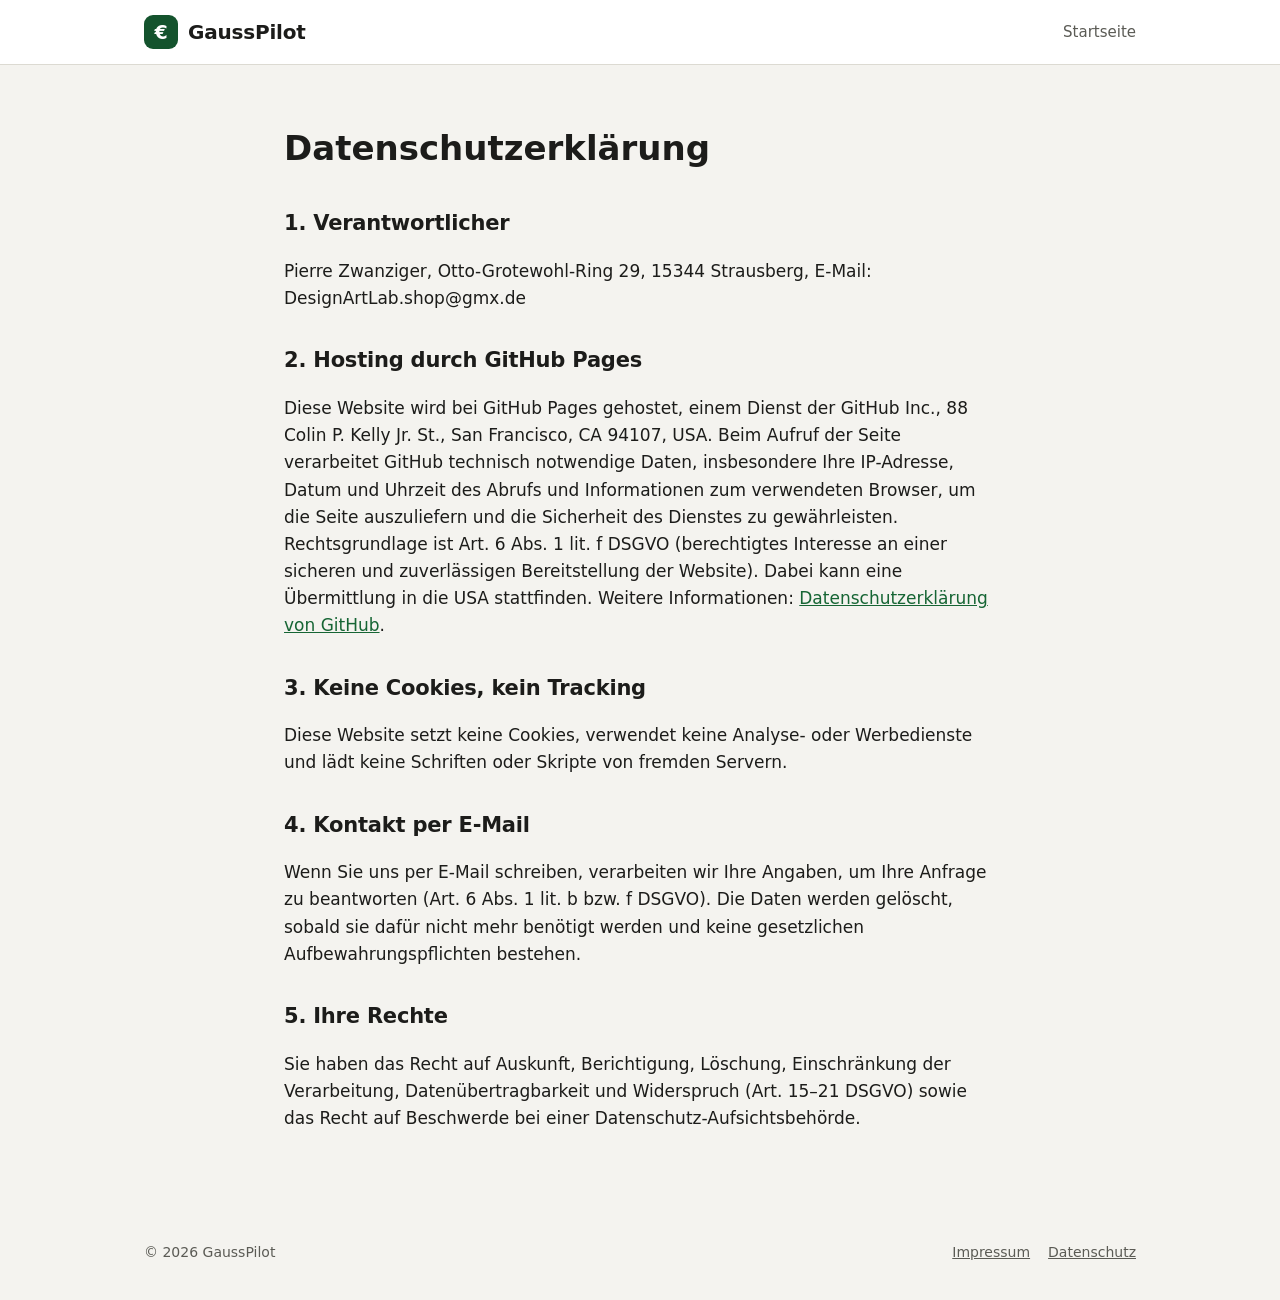
==== datenschutz.html @ e0f0d741 "Add files via upload" ====
<!doctype html>
<html lang="de">
<head><meta charset="utf-8"><meta name="viewport" content="width=device-width,initial-scale=1">
<title>Datenschutz · GaussPilot</title><link rel="stylesheet" href="style.css"><meta name="robots" content="noindex"></head>
<body>
<header class="top"><div class="wrap"><a class="marke" href="./"><span class="zeichen">€</span>GaussPilot</a><nav><a href="./">Startseite</a></nav></div></header>
<main class="wrap text">
<h1>Datenschutzerklärung</h1>
<h2>1. Verantwortlicher</h2>
<p>Pierre Zwanziger, Otto-Grotewohl-Ring 29, 15344 Strausberg, E-Mail: DesignArtLab.shop@gmx.de</p>
<h2>2. Hosting durch GitHub Pages</h2>
<p>Diese Website wird bei GitHub Pages gehostet, einem Dienst der GitHub Inc., 88 Colin P. Kelly Jr. St., San Francisco, CA 94107, USA. Beim Aufruf der Seite verarbeitet GitHub technisch notwendige Daten, insbesondere Ihre IP-Adresse, Datum und Uhrzeit des Abrufs und Informationen zum verwendeten Browser, um die Seite auszuliefern und die Sicherheit des Dienstes zu gewährleisten. Rechtsgrundlage ist Art. 6 Abs. 1 lit. f DSGVO (berechtigtes Interesse an einer sicheren und zuverlässigen Bereitstellung der Website). Dabei kann eine Übermittlung in die USA stattfinden. Weitere Informationen: <a href="https://docs.github.com/de/site-policy/privacy-policies/github-general-privacy-statement">Datenschutzerklärung von GitHub</a>.</p>
<h2>3. Keine Cookies, kein Tracking</h2>
<p>Diese Website setzt keine Cookies, verwendet keine Analyse- oder Werbedienste und lädt keine Schriften oder Skripte von fremden Servern.</p>
<h2>4. Kontakt per E-Mail</h2>
<p>Wenn Sie uns per E-Mail schreiben, verarbeiten wir Ihre Angaben, um Ihre Anfrage zu beantworten (Art. 6 Abs. 1 lit. b bzw. f DSGVO). Die Daten werden gelöscht, sobald sie dafür nicht mehr benötigt werden und keine gesetzlichen Aufbewahrungspflichten bestehen.</p>
<h2>5. Ihre Rechte</h2>
<p>Sie haben das Recht auf Auskunft, Berichtigung, Löschung, Einschränkung der Verarbeitung, Datenübertragbarkeit und Widerspruch (Art. 15–21 DSGVO) sowie das Recht auf Beschwerde bei einer Datenschutz-Aufsichtsbehörde.</p>
</main>
<footer><div class="wrap"><span>© 2026 GaussPilot</span><span><a href="impressum.html">Impressum</a><a href="datenschutz.html">Datenschutz</a></span></div></footer>
</body></html>
---- style.css ----
:root{--gruen:#14532d;--gruen2:#166534;--hell:#f4f3ef;--text:#1c1c1a;--grau:#5b5b55;--linie:#dcdad2;--akzent:#ca8a04}
*{box-sizing:border-box}
html{scroll-behavior:smooth}
body{margin:0;font-family:system-ui,-apple-system,"Segoe UI",Roboto,Arial,sans-serif;color:var(--text);background:var(--hell);line-height:1.6;font-size:17px}
a{color:var(--gruen2)}
.wrap{max-width:1040px;margin:0 auto;padding:0 24px}
header.top{background:#fff;border-bottom:1px solid var(--linie);position:sticky;top:0;z-index:10}
header.top .wrap{display:flex;align-items:center;justify-content:space-between;height:64px}
.marke{display:flex;align-items:center;gap:10px;font-weight:700;font-size:20px;color:var(--text);text-decoration:none;letter-spacing:-.01em}
.marke .zeichen{width:34px;height:34px;border-radius:9px;background:var(--gruen);color:#fff;display:grid;place-items:center;font-size:19px}
nav a{margin-left:22px;text-decoration:none;color:var(--grau);font-size:15px}
nav a:hover{color:var(--gruen)}
.hero{background:linear-gradient(160deg,var(--gruen) 0%,#0f3d22 100%);color:#fff;padding:84px 0 92px}
.hero h1{font-size:clamp(32px,5vw,52px);line-height:1.12;margin:0 0 18px;letter-spacing:-.02em;max-width:760px}
.hero p{font-size:20px;max-width:640px;color:#d9eadf;margin:0 0 30px}
.knopf{display:inline-block;background:#fff;color:var(--gruen);font-weight:600;padding:13px 24px;border-radius:10px;text-decoration:none}
.knopf.zwei{background:transparent;color:#fff;border:1px solid #ffffff66;margin-left:10px}
.status{display:inline-block;background:#ffffff1f;border:1px solid #ffffff40;border-radius:999px;padding:4px 14px;font-size:14px;margin-bottom:22px}
section{padding:72px 0}
h2{font-size:30px;margin:0 0 10px;letter-spacing:-.01em}
.lead{color:var(--grau);max-width:680px;margin:0 0 36px}
.raster{display:grid;grid-template-columns:repeat(auto-fit,minmax(280px,1fr));gap:18px}
.karte{background:#fff;border:1px solid var(--linie);border-radius:14px;padding:24px}
.karte h3{margin:0 0 8px;font-size:18px}
.karte p{margin:0;color:var(--grau);font-size:16px}
.karte .ic{font-size:24px;margin-bottom:10px}
.weiss{background:#fff;border-top:1px solid var(--linie);border-bottom:1px solid var(--linie)}
.liste{columns:2;column-gap:40px;padding-left:20px;margin:0}
.liste li{margin-bottom:8px;break-inside:avoid}
.hinweis{background:#fffbeb;border:1px solid #fde68a;border-radius:12px;padding:18px 22px;color:#713f12;font-size:15px}
footer{padding:36px 0;color:var(--grau);font-size:14px}
footer .wrap{display:flex;justify-content:space-between;flex-wrap:wrap;gap:12px}
footer a{color:var(--grau);margin-left:18px}
.text{max-width:760px;padding:56px 24px}
.text h1{font-size:34px;margin-top:0}
.text h2{font-size:21px;margin-top:32px}
@media (max-width:700px){nav a.opt{display:none}.liste{columns:1}.knopf.zwei{margin:12px 0 0}}
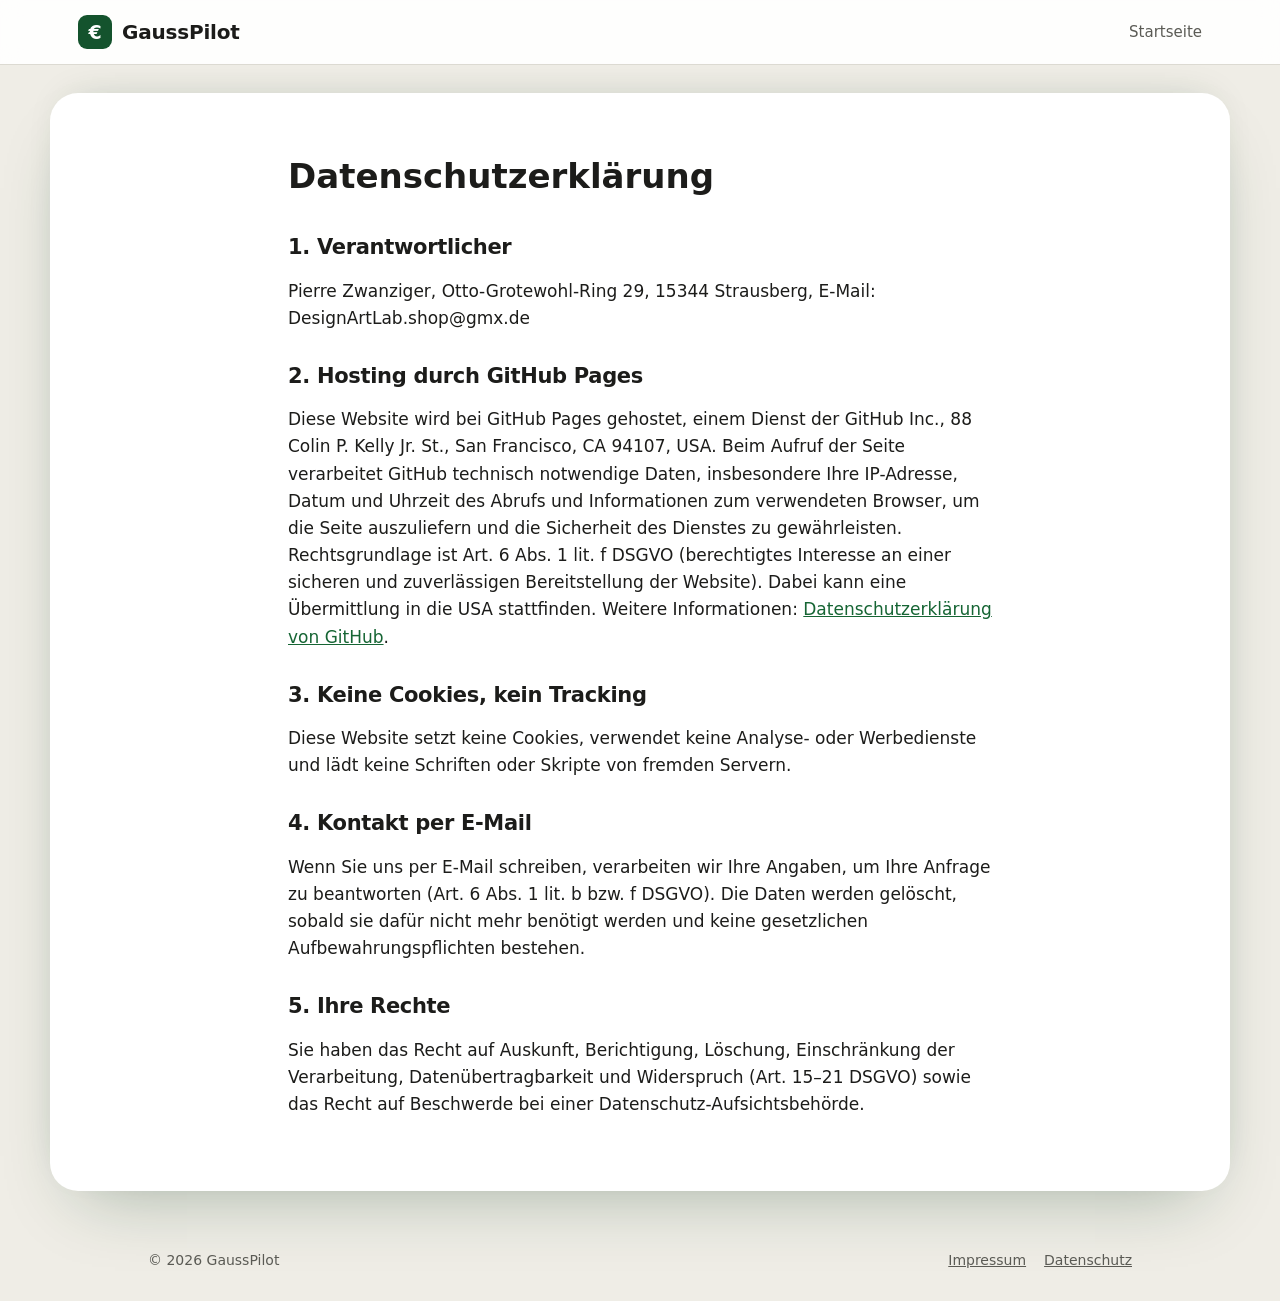
==== commit 4d1cf5be: "Add files via upload" ====
--- a/datenschutz.html
+++ b/datenschutz.html
@@ -2,9 +2,9 @@
 <html lang="de">
 <head><meta charset="utf-8"><meta name="viewport" content="width=device-width,initial-scale=1">
 <title>Datenschutz · GaussPilot</title><link rel="stylesheet" href="style.css"><meta name="robots" content="noindex"></head>
-<body>
+<body class="seite">
 <header class="top"><div class="wrap"><a class="marke" href="./"><span class="zeichen">€</span>GaussPilot</a><nav><a href="./">Startseite</a></nav></div></header>
-<main class="wrap text">
+<main><div class="karte-gross" style="padding:0"><div class="wrap text">
 <h1>Datenschutzerklärung</h1>
 <h2>1. Verantwortlicher</h2>
 <p>Pierre Zwanziger, Otto-Grotewohl-Ring 29, 15344 Strausberg, E-Mail: DesignArtLab.shop@gmx.de</p>
@@ -16,6 +16,6 @@
 <p>Wenn Sie uns per E-Mail schreiben, verarbeiten wir Ihre Angaben, um Ihre Anfrage zu beantworten (Art. 6 Abs. 1 lit. b bzw. f DSGVO). Die Daten werden gelöscht, sobald sie dafür nicht mehr benötigt werden und keine gesetzlichen Aufbewahrungspflichten bestehen.</p>
 <h2>5. Ihre Rechte</h2>
 <p>Sie haben das Recht auf Auskunft, Berichtigung, Löschung, Einschränkung der Verarbeitung, Datenübertragbarkeit und Widerspruch (Art. 15–21 DSGVO) sowie das Recht auf Beschwerde bei einer Datenschutz-Aufsichtsbehörde.</p>
-</main>
+</div></div></main>
 <footer><div class="wrap"><span>© 2026 GaussPilot</span><span><a href="impressum.html">Impressum</a><a href="datenschutz.html">Datenschutz</a></span></div></footer>
 </body></html>
--- a/style.css
+++ b/style.css
@@ -1,37 +1,100 @@
-:root{--gruen:#14532d;--gruen2:#166534;--hell:#f4f3ef;--text:#1c1c1a;--grau:#5b5b55;--linie:#dcdad2;--akzent:#ca8a04}
+:root{--gruen:#14532d;--gruen2:#166534;--dunkel:#0f3d22;--hell:#efede6;--text:#1c1c1a;--grau:#5b5b55;--linie:#dcdad2;--radius:28px}
 *{box-sizing:border-box}
 html{scroll-behavior:smooth}
 body{margin:0;font-family:system-ui,-apple-system,"Segoe UI",Roboto,Arial,sans-serif;color:var(--text);background:var(--hell);line-height:1.6;font-size:17px}
 a{color:var(--gruen2)}
-.wrap{max-width:1040px;margin:0 auto;padding:0 24px}
-header.top{background:#fff;border-bottom:1px solid var(--linie);position:sticky;top:0;z-index:10}
-header.top .wrap{display:flex;align-items:center;justify-content:space-between;height:64px}
+img{max-width:100%;height:auto;display:block}
+.wrap{max-width:1040px;margin:0 auto;padding:0 28px}
+
+/* ---------- Kopfzeile ---------- */
+header.top{background:#ffffffe6;backdrop-filter:blur(10px);-webkit-backdrop-filter:blur(10px);border-bottom:1px solid var(--linie);position:sticky;top:0;z-index:20}
+header.top .wrap{display:flex;align-items:center;justify-content:space-between;height:64px;max-width:1180px}
 .marke{display:flex;align-items:center;gap:10px;font-weight:700;font-size:20px;color:var(--text);text-decoration:none;letter-spacing:-.01em}
 .marke .zeichen{width:34px;height:34px;border-radius:9px;background:var(--gruen);color:#fff;display:grid;place-items:center;font-size:19px}
 nav a{margin-left:22px;text-decoration:none;color:var(--grau);font-size:15px}
 nav a:hover{color:var(--gruen)}
-.hero{background:linear-gradient(160deg,var(--gruen) 0%,#0f3d22 100%);color:#fff;padding:84px 0 92px}
-.hero h1{font-size:clamp(32px,5vw,52px);line-height:1.12;margin:0 0 18px;letter-spacing:-.02em;max-width:760px}
-.hero p{font-size:20px;max-width:640px;color:#d9eadf;margin:0 0 30px}
-.knopf{display:inline-block;background:#fff;color:var(--gruen);font-weight:600;padding:13px 24px;border-radius:10px;text-decoration:none}
+
+/* ---------- Feste Bühne im Hintergrund ---------- */
+.buehne{position:fixed;inset:0;z-index:0;pointer-events:none;background:radial-gradient(ellipse at 50% 40%,#f6f5f0 0%,var(--hell) 70%);transition:background .6s}
+.buehne .muster{position:absolute;inset:0;color:var(--gruen);opacity:.075}
+.buehne.bild-an{background:radial-gradient(ellipse at 50% 45%,#e3ebe4 0%,#d9dfd6 75%)}
+.blick{position:absolute;inset:64px 0 0 0;display:grid;place-items:center}
+.blick img{grid-area:1/1;width:auto;max-width:min(1100px,90vw);max-height:calc(100vh - 170px);border-radius:14px;
+  box-shadow:0 40px 80px -30px #0f3d2280,0 0 0 1px #00000014;opacity:0;transform:scale(.94) translateY(16px);
+  transition:opacity .55s ease,transform .7s cubic-bezier(.2,.7,.2,1)}
+.blick img.hoch{max-width:min(560px,86vw)}
+.blick img.an{opacity:1;transform:none}
+
+/* ---------- Karten, die über die Bühne gleiten ---------- */
+main{position:relative;z-index:1;padding:28px 16px 0}
+.karte-gross{position:relative;max-width:1180px;margin:0 auto;background:#fff;border-radius:var(--radius);padding:76px 0;
+  box-shadow:0 -10px 40px -20px #0f3d2233,0 30px 70px -30px #0f3d2255}
+.js .karte-gross{opacity:0;transform:translateY(70px);transition:opacity .7s ease,transform .9s cubic-bezier(.2,.7,.2,1)}
+.js .karte-gross.da{opacity:1;transform:none}
+.held{background:linear-gradient(150deg,var(--gruen) 0%,var(--dunkel) 100%);color:#fff;padding:96px 0 70px}
+.held h1{font-size:clamp(34px,5.4vw,58px);line-height:1.08;margin:0 0 20px;letter-spacing:-.025em;max-width:820px}
+.held .gross{font-size:20px;max-width:680px;color:#d9eadf;margin:0 0 32px}
+.scroll-hinweis{margin:52px 0 0;font-size:14px;color:#a7c7b2;letter-spacing:.04em}
+.status{display:inline-block;background:#ffffff1f;border:1px solid #ffffff40;border-radius:999px;padding:4px 14px;font-size:14px;margin-bottom:22px}
+.knopf{display:inline-block;background:#fff;color:var(--gruen);font-weight:600;padding:13px 24px;border-radius:10px;text-decoration:none;transition:transform .15s}
+.knopf:hover{transform:translateY(-2px)}
 .knopf.zwei{background:transparent;color:#fff;border:1px solid #ffffff66;margin-left:10px}
-.status{display:inline-block;background:#ffffff1f;border:1px solid #ffffff40;border-radius:999px;padding:4px 14px;font-size:14px;margin-bottom:22px}
-section{padding:72px 0}
-h2{font-size:30px;margin:0 0 10px;letter-spacing:-.01em}
-.lead{color:var(--grau);max-width:680px;margin:0 0 36px}
-.raster{display:grid;grid-template-columns:repeat(auto-fit,minmax(280px,1fr));gap:18px}
-.karte{background:#fff;border:1px solid var(--linie);border-radius:14px;padding:24px}
-.karte h3{margin:0 0 8px;font-size:18px}
-.karte p{margin:0;color:var(--grau);font-size:16px}
-.karte .ic{font-size:24px;margin-bottom:10px}
-.weiss{background:#fff;border-top:1px solid var(--linie);border-bottom:1px solid var(--linie)}
-.liste{columns:2;column-gap:40px;padding-left:20px;margin:0}
+.dunkel{background:#17221b;color:#e8efe9;padding-bottom:0;border-radius:var(--radius) var(--radius) 0 0;margin-top:0}
+.dunkel .lead{color:#b9c8bd}
+.dunkel footer{margin-top:64px;border-top:1px solid #ffffff1a}
+.dunkel footer,.dunkel footer a{color:#93a597}
+
+/* ---------- Das „Loch“: hier sieht man die Bühne ---------- */
+.fenster{height:88vh;min-height:420px;position:relative;display:flex;align-items:flex-end;justify-content:center;padding-bottom:22px}
+.schild{background:#ffffffeb;border:1px solid var(--linie);border-radius:999px;padding:7px 16px;font-size:14px;color:var(--grau);box-shadow:0 6px 20px -10px #0003;text-align:center;max-width:92vw}
+
+/* ---------- Inhalte ---------- */
+h2{font-size:clamp(26px,3.2vw,34px);line-height:1.2;margin:0 0 12px;letter-spacing:-.015em}
+.lead{color:var(--grau);max-width:680px;margin:0 0 36px;font-size:18px}
+.raster{display:grid;grid-template-columns:repeat(auto-fit,minmax(270px,1fr));gap:18px}
+.kachel{background:#f8f7f3;border:1px solid var(--linie);border-radius:16px;padding:24px}
+.kachel h3{margin:0 0 8px;font-size:18px}
+.kachel p{margin:0;color:var(--grau);font-size:16px}
+.kachel .ic{font-size:24px;margin-bottom:10px}
+.zwei-spalten{display:grid;grid-template-columns:5fr 6fr;gap:48px;align-items:start}
+.schritte{list-style:none;counter-reset:s;margin:0;padding:0;display:grid;gap:14px}
+.schritte li{counter-increment:s;position:relative;padding:18px 20px 18px 66px;background:#f8f7f3;border:1px solid var(--linie);border-radius:16px}
+.schritte li::before{content:counter(s);position:absolute;left:18px;top:18px;width:32px;height:32px;border-radius:50%;background:var(--gruen);color:#fff;display:grid;place-items:center;font-weight:700;font-size:15px}
+.schritte b{display:block;margin-bottom:2px}
+.schritte span{color:var(--grau);font-size:16px}
+.klapp{display:grid;gap:10px}
+.klapp details{border:1px solid var(--linie);border-radius:14px;background:#f8f7f3;transition:background .2s}
+.klapp details[open]{background:#fff;box-shadow:0 10px 30px -18px #0f3d2244}
+.klapp summary{cursor:pointer;list-style:none;padding:17px 54px 17px 20px;font-weight:600;position:relative}
+.klapp summary::-webkit-details-marker{display:none}
+.klapp summary::after{content:"+";position:absolute;right:20px;top:50%;transform:translateY(-50%);width:26px;height:26px;border-radius:50%;background:#e4ebe5;color:var(--gruen);display:grid;place-items:center;font-weight:700;transition:transform .25s}
+.klapp details[open] summary::after{content:"–";transform:translateY(-50%) rotate(180deg)}
+.klapp details p{margin:0;padding:0 20px 20px;color:var(--grau)}
+.liste{columns:2;column-gap:40px;padding-left:20px;margin:0 0 30px}
 .liste li{margin-bottom:8px;break-inside:avoid}
-.hinweis{background:#fffbeb;border:1px solid #fde68a;border-radius:12px;padding:18px 22px;color:#713f12;font-size:15px}
-footer{padding:36px 0;color:var(--grau);font-size:14px}
+.hinweis{background:#fffbeb;border:1px solid #fde68a;border-radius:12px;padding:18px 22px;color:#713f12;font-size:15px;margin:0}
+
+footer{padding:30px 0;color:var(--grau);font-size:14px}
 footer .wrap{display:flex;justify-content:space-between;flex-wrap:wrap;gap:12px}
 footer a{color:var(--grau);margin-left:18px}
-.text{max-width:760px;padding:56px 24px}
+
+/* ---------- Unterseiten (Impressum, Datenschutz) ---------- */
+.seite main{padding-top:28px;padding-bottom:28px}
+.text{max-width:760px;padding:56px 28px}
 .text h1{font-size:34px;margin-top:0}
 .text h2{font-size:21px;margin-top:32px}
-@media (max-width:700px){nav a.opt{display:none}.liste{columns:1}.knopf.zwei{margin:12px 0 0}}
+
+@media (max-width:860px){.zwei-spalten{grid-template-columns:1fr;gap:20px}}
+@media (max-width:700px){
+  nav a.opt{display:none}.liste{columns:1}.knopf.zwei{margin:12px 0 0}
+  main{padding:16px 8px 0}.karte-gross{padding:56px 0;--radius:22px}.wrap{padding:0 20px}
+  .fenster{height:72vh}
+  .blick img{width:92vw;max-width:none;height:min(58vh,520px);max-height:none;object-fit:cover;object-position:left top}
+  .blick img.hoch{width:auto;max-width:86vw;height:auto;max-height:60vh;object-fit:contain}
+}
+@media (prefers-reduced-motion:reduce){
+  html{scroll-behavior:auto}
+  .js .karte-gross,.blick img{transition:none;transform:none}
+  .js .karte-gross{opacity:1}
+}
+.luecke{height:28px}
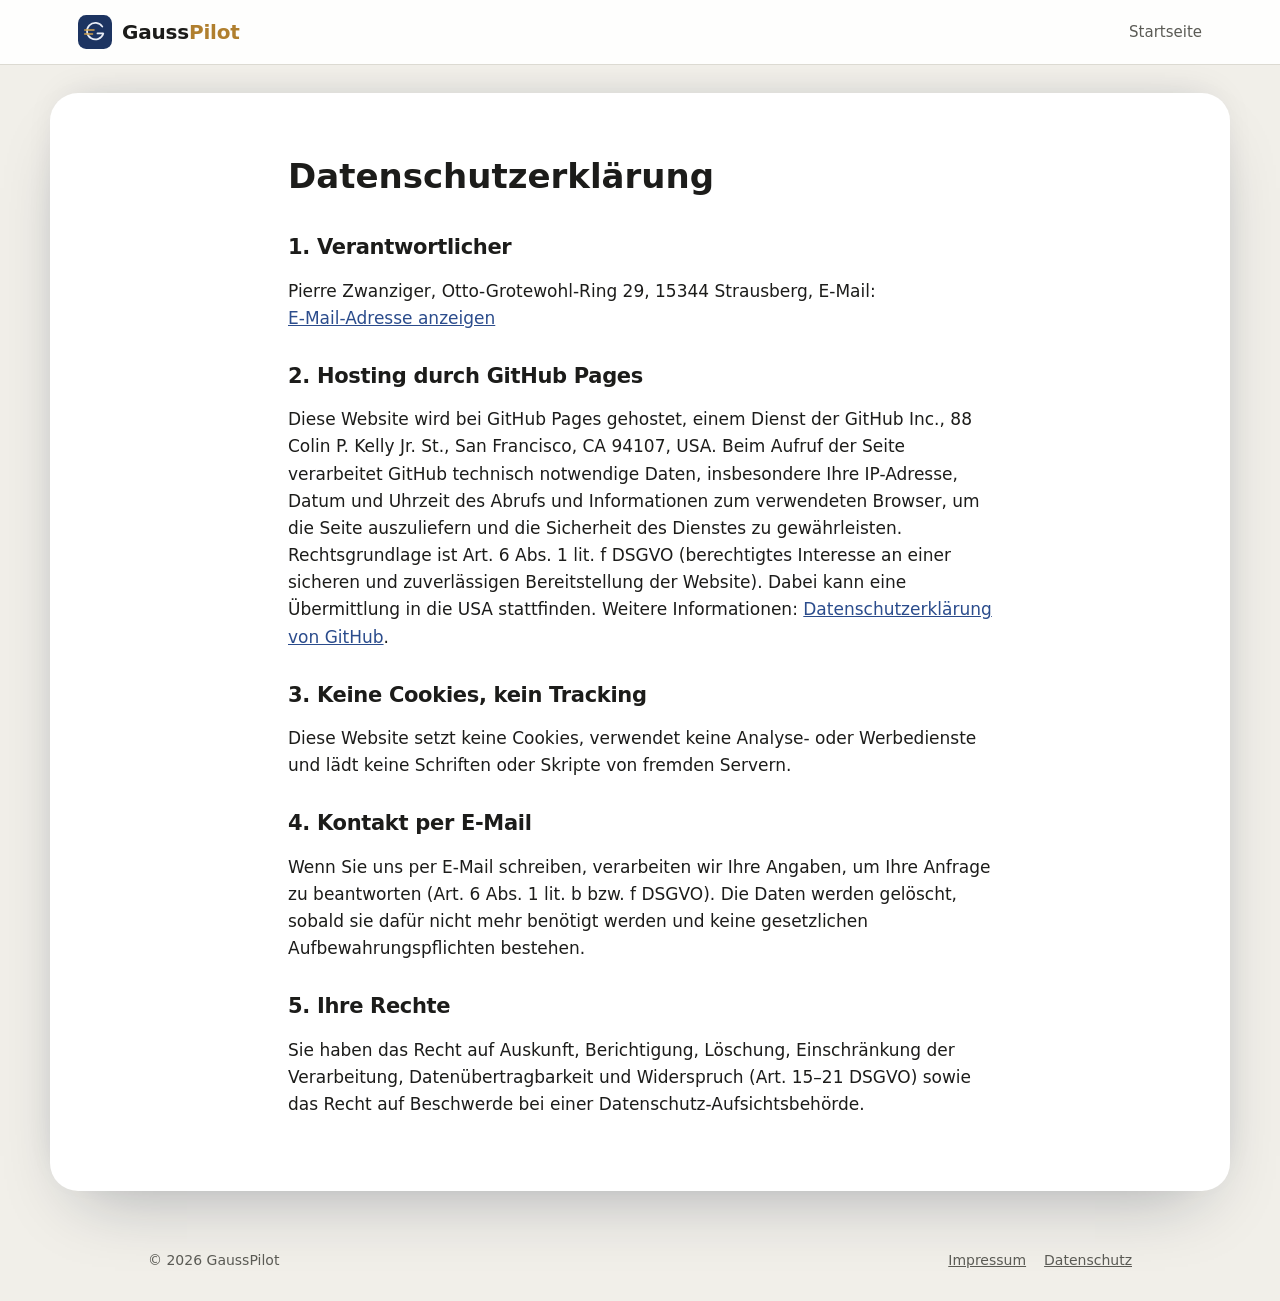
==== commit 435ec976: "Add files via upload" ====
--- a/datenschutz.html
+++ b/datenschutz.html
@@ -1,13 +1,14 @@
 <!doctype html>
 <html lang="de">
 <head><meta charset="utf-8"><meta name="viewport" content="width=device-width,initial-scale=1">
-<title>Datenschutz · GaussPilot</title><link rel="stylesheet" href="style.css"><meta name="robots" content="noindex"></head>
+<title>Datenschutz · GaussPilot</title><link rel="stylesheet" href="style.css">
+<link rel="icon" href="data:image/svg+xml,%3Csvg xmlns='http://www.w3.org/2000/svg' viewBox='0 0 100 100'%3E%3Crect width='100' height='100' rx='24' fill='%231d3461'/%3E%3Cg transform='translate%2814.0 14.0%29 scale%280.72%29'%3E%3Cpath d='M80 28 A34 34 0 1 0 84 56 L60 56' fill='none' stroke='%23e9edf6' stroke-width='7' stroke-linecap='round' stroke-linejoin='round'/%3E%3Cpath d='M8 42 H46 M8 58 H40' stroke='%23d4a24c' stroke-width='6' stroke-linecap='round'/%3E%3C/g%3E%3C/svg%3E"><meta name="robots" content="noindex"></head>
 <body class="seite">
-<header class="top"><div class="wrap"><a class="marke" href="./"><span class="zeichen">€</span>GaussPilot</a><nav><a href="./">Startseite</a></nav></div></header>
+<header class="top"><div class="wrap"><a class="marke" href="./"><span class="zeichen"><svg viewBox="0 0 100 100" width="34" height="34" aria-hidden="true"><rect width="100" height="100" rx="24" fill="#1d3461"/><g transform="translate(14.0 14.0) scale(0.72)"><path d="M80 28 A34 34 0 1 0 84 56 L60 56" fill="none" stroke="#e9edf6" stroke-width="7" stroke-linecap="round" stroke-linejoin="round"/><path d="M8 42 H46 M8 58 H40" stroke="#d4a24c" stroke-width="6" stroke-linecap="round"/></g></svg></span><span>Gauss<span class="pilot">Pilot</span></span></a><nav><a href="./">Startseite</a></nav></div></header>
 <main><div class="karte-gross" style="padding:0"><div class="wrap text">
 <h1>Datenschutzerklärung</h1>
 <h2>1. Verantwortlicher</h2>
-<p>Pierre Zwanziger, Otto-Grotewohl-Ring 29, 15344 Strausberg, E-Mail: DesignArtLab.shop@gmx.de</p>
+<p>Pierre Zwanziger, Otto-Grotewohl-Ring 29, 15344 Strausberg, E-Mail: <button type="button" class="mail-inline mail-zeigen" data-m="ed.xmg@pohs.baLtrAngiseD">E-Mail-Adresse anzeigen</button><noscript>DesignArtLab.shop [at] gmx [Punkt] de</noscript></p>
 <h2>2. Hosting durch GitHub Pages</h2>
 <p>Diese Website wird bei GitHub Pages gehostet, einem Dienst der GitHub Inc., 88 Colin P. Kelly Jr. St., San Francisco, CA 94107, USA. Beim Aufruf der Seite verarbeitet GitHub technisch notwendige Daten, insbesondere Ihre IP-Adresse, Datum und Uhrzeit des Abrufs und Informationen zum verwendeten Browser, um die Seite auszuliefern und die Sicherheit des Dienstes zu gewährleisten. Rechtsgrundlage ist Art. 6 Abs. 1 lit. f DSGVO (berechtigtes Interesse an einer sicheren und zuverlässigen Bereitstellung der Website). Dabei kann eine Übermittlung in die USA stattfinden. Weitere Informationen: <a href="https://docs.github.com/de/site-policy/privacy-policies/github-general-privacy-statement">Datenschutzerklärung von GitHub</a>.</p>
 <h2>3. Keine Cookies, kein Tracking</h2>
@@ -18,4 +19,14 @@
 <p>Sie haben das Recht auf Auskunft, Berichtigung, Löschung, Einschränkung der Verarbeitung, Datenübertragbarkeit und Widerspruch (Art. 15–21 DSGVO) sowie das Recht auf Beschwerde bei einer Datenschutz-Aufsichtsbehörde.</p>
 </div></div></main>
 <footer><div class="wrap"><span>© 2026 GaussPilot</span><span><a href="impressum.html">Impressum</a><a href="datenschutz.html">Datenschutz</a></span></div></footer>
+<script>
+/* E-Mail-Adresse steht nicht im Klartext im Quelltext: erst ein Klick setzt sie zusammen (Schutz vor Adress-Sammlern) */
+document.querySelectorAll('.mail-zeigen').forEach(function(b){
+  b.addEventListener('click', function(){
+    var m = b.dataset.m.split('').reverse().join('');
+    var a = document.createElement('a'); a.href = 'mai' + 'lto:' + m + (b.classList.contains('knopf') ? '?subject=GaussPilot%20Testversion' : '');
+    a.textContent = m; a.className = b.className.replace('mail-zeigen','').trim(); b.replaceWith(a);
+  });
+});
+</script>
 </body></html>
--- a/style.css
+++ b/style.css
@@ -1,4 +1,4 @@
-:root{--gruen:#14532d;--gruen2:#166534;--dunkel:#0f3d22;--hell:#efede6;--text:#1c1c1a;--grau:#5b5b55;--linie:#dcdad2;--radius:28px}
+:root{--gruen:#1d3461;--gruen2:#2b4c8c;--dunkel:#0f1a33;--gold:#d4a24c;--gold2:#e6bb6a;--hell:#f1efe9;--text:#1c1c1a;--grau:#5b5b55;--linie:#dcdad2;--radius:28px}
 *{box-sizing:border-box}
 html{scroll-behavior:smooth}
 body{margin:0;font-family:system-ui,-apple-system,"Segoe UI",Roboto,Arial,sans-serif;color:var(--text);background:var(--hell);line-height:1.6;font-size:17px}
@@ -10,39 +10,44 @@
 header.top{background:#ffffffe6;backdrop-filter:blur(10px);-webkit-backdrop-filter:blur(10px);border-bottom:1px solid var(--linie);position:sticky;top:0;z-index:20}
 header.top .wrap{display:flex;align-items:center;justify-content:space-between;height:64px;max-width:1180px}
 .marke{display:flex;align-items:center;gap:10px;font-weight:700;font-size:20px;color:var(--text);text-decoration:none;letter-spacing:-.01em}
-.marke .zeichen{width:34px;height:34px;border-radius:9px;background:var(--gruen);color:#fff;display:grid;place-items:center;font-size:19px}
+.marke .zeichen{width:34px;height:34px;display:block;line-height:0}
+.marke .pilot{color:#b07f2e;font-weight:600}
 nav a{margin-left:22px;text-decoration:none;color:var(--grau);font-size:15px}
 nav a:hover{color:var(--gruen)}
 
 /* ---------- Feste Bühne im Hintergrund ---------- */
 .buehne{position:fixed;inset:0;z-index:0;pointer-events:none;background:radial-gradient(ellipse at 50% 40%,#f6f5f0 0%,var(--hell) 70%);transition:background .6s}
 .buehne .muster{position:absolute;inset:0;color:var(--gruen);opacity:.075}
-.buehne.bild-an{background:radial-gradient(ellipse at 50% 45%,#e3ebe4 0%,#d9dfd6 75%)}
+.buehne.bild-an{background:radial-gradient(ellipse at 50% 45%,#e6eaf2 0%,#d8dde8 75%)}
 .blick{position:absolute;inset:64px 0 0 0;display:grid;place-items:center}
 .blick img{grid-area:1/1;width:auto;max-width:min(1100px,90vw);max-height:calc(100vh - 170px);border-radius:14px;
-  box-shadow:0 40px 80px -30px #0f3d2280,0 0 0 1px #00000014;opacity:0;transform:scale(.94) translateY(16px);
-  transition:opacity .55s ease,transform .7s cubic-bezier(.2,.7,.2,1)}
-.blick img.hoch{max-width:min(560px,86vw)}
+  box-shadow:0 40px 80px -30px #0f1a3380,0 0 0 1px #00000014;opacity:0;transform:scale(.92) translateY(28px);
+  transition:opacity .9s ease,transform 1.2s cubic-bezier(.2,.7,.2,1)}
 .blick img.an{opacity:1;transform:none}
+.blick img.weg{opacity:0;transform:scale(.985);transition:opacity 1s ease,transform 1s ease}
+/* Rechnung: fliegt von links herein und bleibt leicht schräg liegen */
+.blick img.hoch{max-width:min(560px,86vw);transform:translateX(-80vw) rotate(-18deg);transition:opacity .5s ease,transform 1.3s cubic-bezier(.16,.84,.26,1)}
+.blick img.hoch.an{transform:rotate(-3.5deg)}
+.blick img.hoch.weg{transform:rotate(-3.5deg) scale(.96);transition:opacity 1.1s ease,transform 1.1s ease}
 
 /* ---------- Karten, die über die Bühne gleiten ---------- */
 main{position:relative;z-index:1;padding:28px 16px 0}
 .karte-gross{position:relative;max-width:1180px;margin:0 auto;background:#fff;border-radius:var(--radius);padding:76px 0;
-  box-shadow:0 -10px 40px -20px #0f3d2233,0 30px 70px -30px #0f3d2255}
+  box-shadow:0 -10px 40px -20px #0f1a3333,0 30px 70px -30px #0f1a3355}
 .js .karte-gross{opacity:0;transform:translateY(70px);transition:opacity .7s ease,transform .9s cubic-bezier(.2,.7,.2,1)}
 .js .karte-gross.da{opacity:1;transform:none}
-.held{background:linear-gradient(150deg,var(--gruen) 0%,var(--dunkel) 100%);color:#fff;padding:96px 0 70px}
+.held{background:radial-gradient(ellipse 60% 70% at 88% 12%,#d4a24c2e 0%,transparent 60%),linear-gradient(150deg,var(--gruen) 0%,var(--dunkel) 100%);color:#fff;padding:96px 0 70px}
 .held h1{font-size:clamp(34px,5.4vw,58px);line-height:1.08;margin:0 0 20px;letter-spacing:-.025em;max-width:820px}
-.held .gross{font-size:20px;max-width:680px;color:#d9eadf;margin:0 0 32px}
-.scroll-hinweis{margin:52px 0 0;font-size:14px;color:#a7c7b2;letter-spacing:.04em}
-.status{display:inline-block;background:#ffffff1f;border:1px solid #ffffff40;border-radius:999px;padding:4px 14px;font-size:14px;margin-bottom:22px}
-.knopf{display:inline-block;background:#fff;color:var(--gruen);font-weight:600;padding:13px 24px;border-radius:10px;text-decoration:none;transition:transform .15s}
-.knopf:hover{transform:translateY(-2px)}
+.held .gross{font-size:20px;max-width:680px;color:#d3dbec;margin:0 0 32px}
+.scroll-hinweis{margin:52px 0 0;font-size:14px;color:#97a8cc;letter-spacing:.04em}
+.status{display:inline-block;color:#f1d9a6;background:#ffffff1f;border:1px solid #ffffff40;border-radius:999px;padding:4px 14px;font-size:14px;margin-bottom:22px}
+.knopf{display:inline-block;background:var(--gold);color:var(--dunkel);font-weight:600;padding:13px 24px;border-radius:10px;text-decoration:none;transition:transform .15s}
+.knopf:hover{transform:translateY(-2px);background:var(--gold2)}
 .knopf.zwei{background:transparent;color:#fff;border:1px solid #ffffff66;margin-left:10px}
-.dunkel{background:#17221b;color:#e8efe9;padding-bottom:0;border-radius:var(--radius) var(--radius) 0 0;margin-top:0}
-.dunkel .lead{color:#b9c8bd}
+.dunkel{background:radial-gradient(ellipse 50% 80% at 10% 0%,#d4a24c22 0%,transparent 60%),var(--dunkel);color:#e7ebf4;padding-bottom:0;border-radius:var(--radius) var(--radius) 0 0;margin-top:0}
+.dunkel .lead{color:#b4bfd6}
 .dunkel footer{margin-top:64px;border-top:1px solid #ffffff1a}
-.dunkel footer,.dunkel footer a{color:#93a597}
+.dunkel footer,.dunkel footer a{color:#8d9abb}
 
 /* ---------- Das „Loch“: hier sieht man die Bühne ---------- */
 .fenster{height:88vh;min-height:420px;position:relative;display:flex;align-items:flex-end;justify-content:center;padding-bottom:22px}
@@ -64,10 +69,10 @@
 .schritte span{color:var(--grau);font-size:16px}
 .klapp{display:grid;gap:10px}
 .klapp details{border:1px solid var(--linie);border-radius:14px;background:#f8f7f3;transition:background .2s}
-.klapp details[open]{background:#fff;box-shadow:0 10px 30px -18px #0f3d2244}
+.klapp details[open]{background:#fff;box-shadow:0 10px 30px -18px #0f1a3344}
 .klapp summary{cursor:pointer;list-style:none;padding:17px 54px 17px 20px;font-weight:600;position:relative}
 .klapp summary::-webkit-details-marker{display:none}
-.klapp summary::after{content:"+";position:absolute;right:20px;top:50%;transform:translateY(-50%);width:26px;height:26px;border-radius:50%;background:#e4ebe5;color:var(--gruen);display:grid;place-items:center;font-weight:700;transition:transform .25s}
+.klapp summary::after{content:"+";position:absolute;right:20px;top:50%;transform:translateY(-50%);width:26px;height:26px;border-radius:50%;background:#e7ecf6;color:var(--gruen);display:grid;place-items:center;font-weight:700;transition:transform .25s}
 .klapp details[open] summary::after{content:"–";transform:translateY(-50%) rotate(180deg)}
 .klapp details p{margin:0;padding:0 20px 20px;color:var(--grau)}
 .liste{columns:2;column-gap:40px;padding-left:20px;margin:0 0 30px}
@@ -94,7 +99,10 @@
 }
 @media (prefers-reduced-motion:reduce){
   html{scroll-behavior:auto}
-  .js .karte-gross,.blick img{transition:none;transform:none}
+  .js .karte-gross,.blick img,.blick img.hoch,.blick img.hoch.an{transition:opacity .3s;transform:none}
   .js .karte-gross{opacity:1}
 }
 .luecke{height:28px}
+
+button.knopf{border:0;font:inherit;font-weight:600;cursor:pointer}
+.mail-inline{background:none;border:0;padding:0;font:inherit;color:var(--gruen2);text-decoration:underline;cursor:pointer}
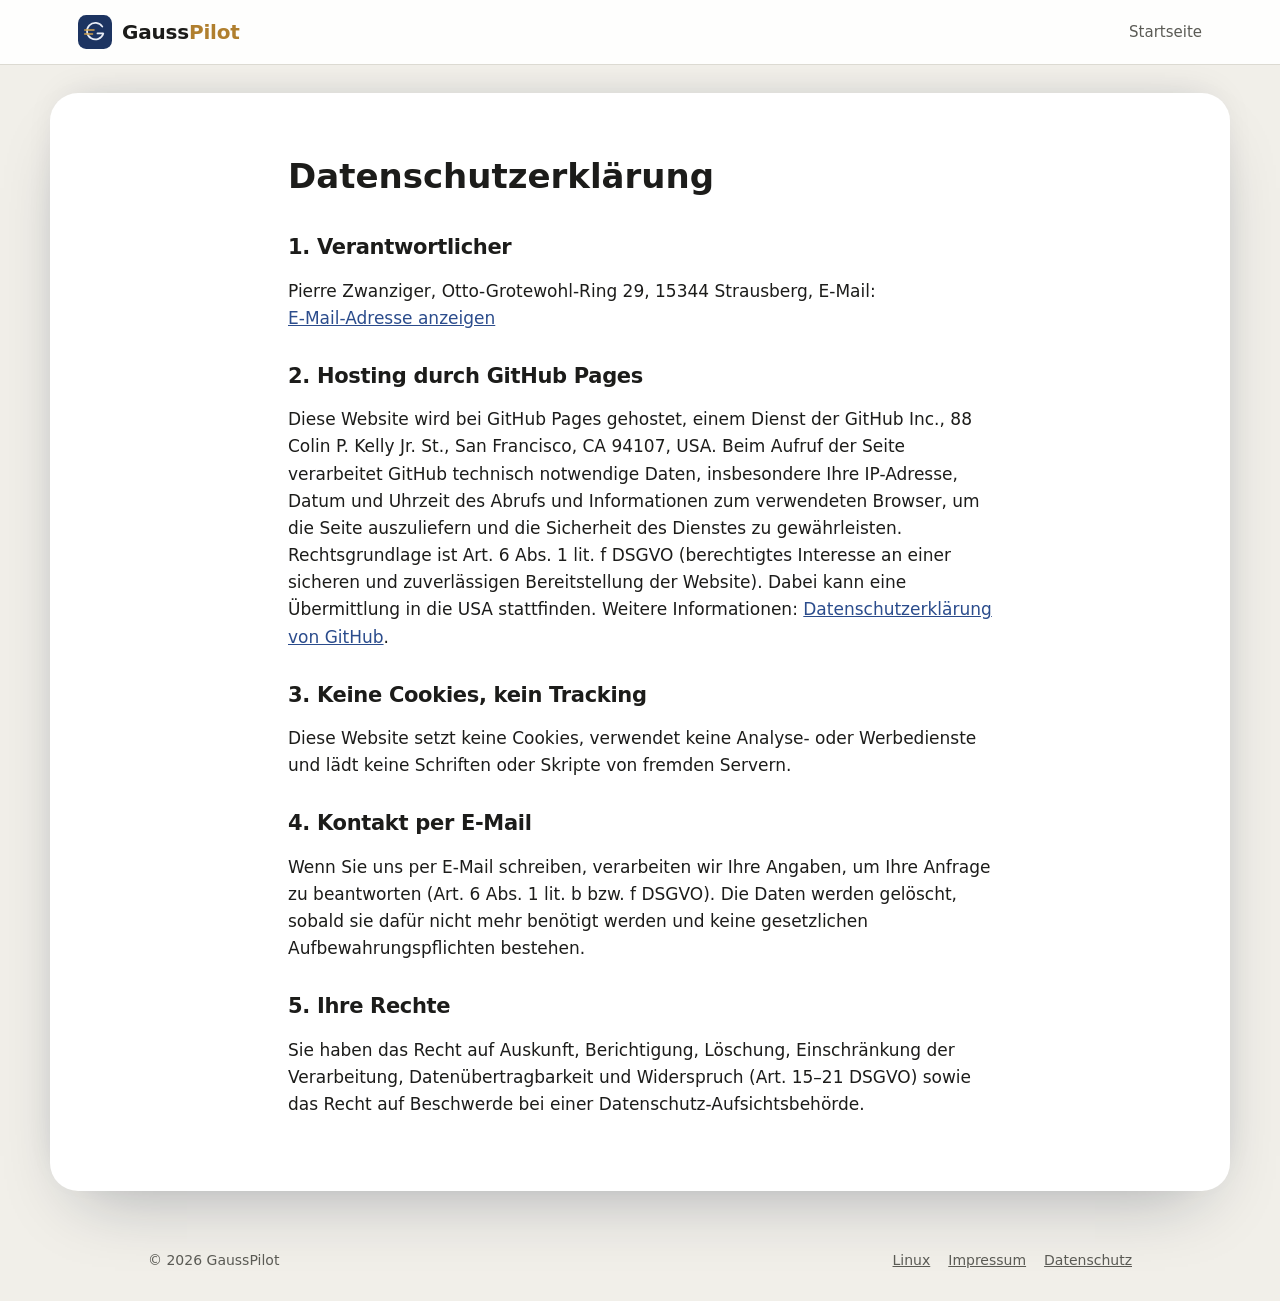
==== commit 8ed43572: "Linux-Installationsseite hinzugefügt" ====
--- a/datenschutz.html
+++ b/datenschutz.html
@@ -18,7 +18,7 @@
 <h2>5. Ihre Rechte</h2>
 <p>Sie haben das Recht auf Auskunft, Berichtigung, Löschung, Einschränkung der Verarbeitung, Datenübertragbarkeit und Widerspruch (Art. 15–21 DSGVO) sowie das Recht auf Beschwerde bei einer Datenschutz-Aufsichtsbehörde.</p>
 </div></div></main>
-<footer><div class="wrap"><span>© 2026 GaussPilot</span><span><a href="impressum.html">Impressum</a><a href="datenschutz.html">Datenschutz</a></span></div></footer>
+<footer><div class="wrap"><span>© 2026 GaussPilot</span><span><a href="linux.html">Linux</a><a href="impressum.html">Impressum</a><a href="datenschutz.html">Datenschutz</a></span></div></footer>
 <script>
 /* E-Mail-Adresse steht nicht im Klartext im Quelltext: erst ein Klick setzt sie zusammen (Schutz vor Adress-Sammlern) */
 document.querySelectorAll('.mail-zeigen').forEach(function(b){
--- a/style.css
+++ b/style.css
@@ -17,8 +17,8 @@
 
 /* ---------- Feste Bühne im Hintergrund ---------- */
 .buehne{position:fixed;inset:0;z-index:0;pointer-events:none;background:radial-gradient(ellipse at 50% 40%,#f6f5f0 0%,var(--hell) 70%);transition:background .6s}
-.buehne .muster{position:absolute;inset:0;color:var(--gruen);opacity:.075}
-.buehne.bild-an{background:radial-gradient(ellipse at 50% 45%,#e6eaf2 0%,#d8dde8 75%)}
+.buehne .muster{position:absolute;inset:0;color:#2b4c8c;opacity:.13}
+.buehne.bild-an{background:radial-gradient(ellipse at 50% 40%,#f6f5f0 0%,var(--hell) 70%)}
 .blick{position:absolute;inset:64px 0 0 0;display:grid;place-items:center}
 .blick img{grid-area:1/1;width:auto;max-width:min(1100px,90vw);max-height:calc(100vh - 170px);border-radius:14px;
   box-shadow:0 40px 80px -30px #0f1a3380,0 0 0 1px #00000014;opacity:0;transform:scale(.92) translateY(28px);
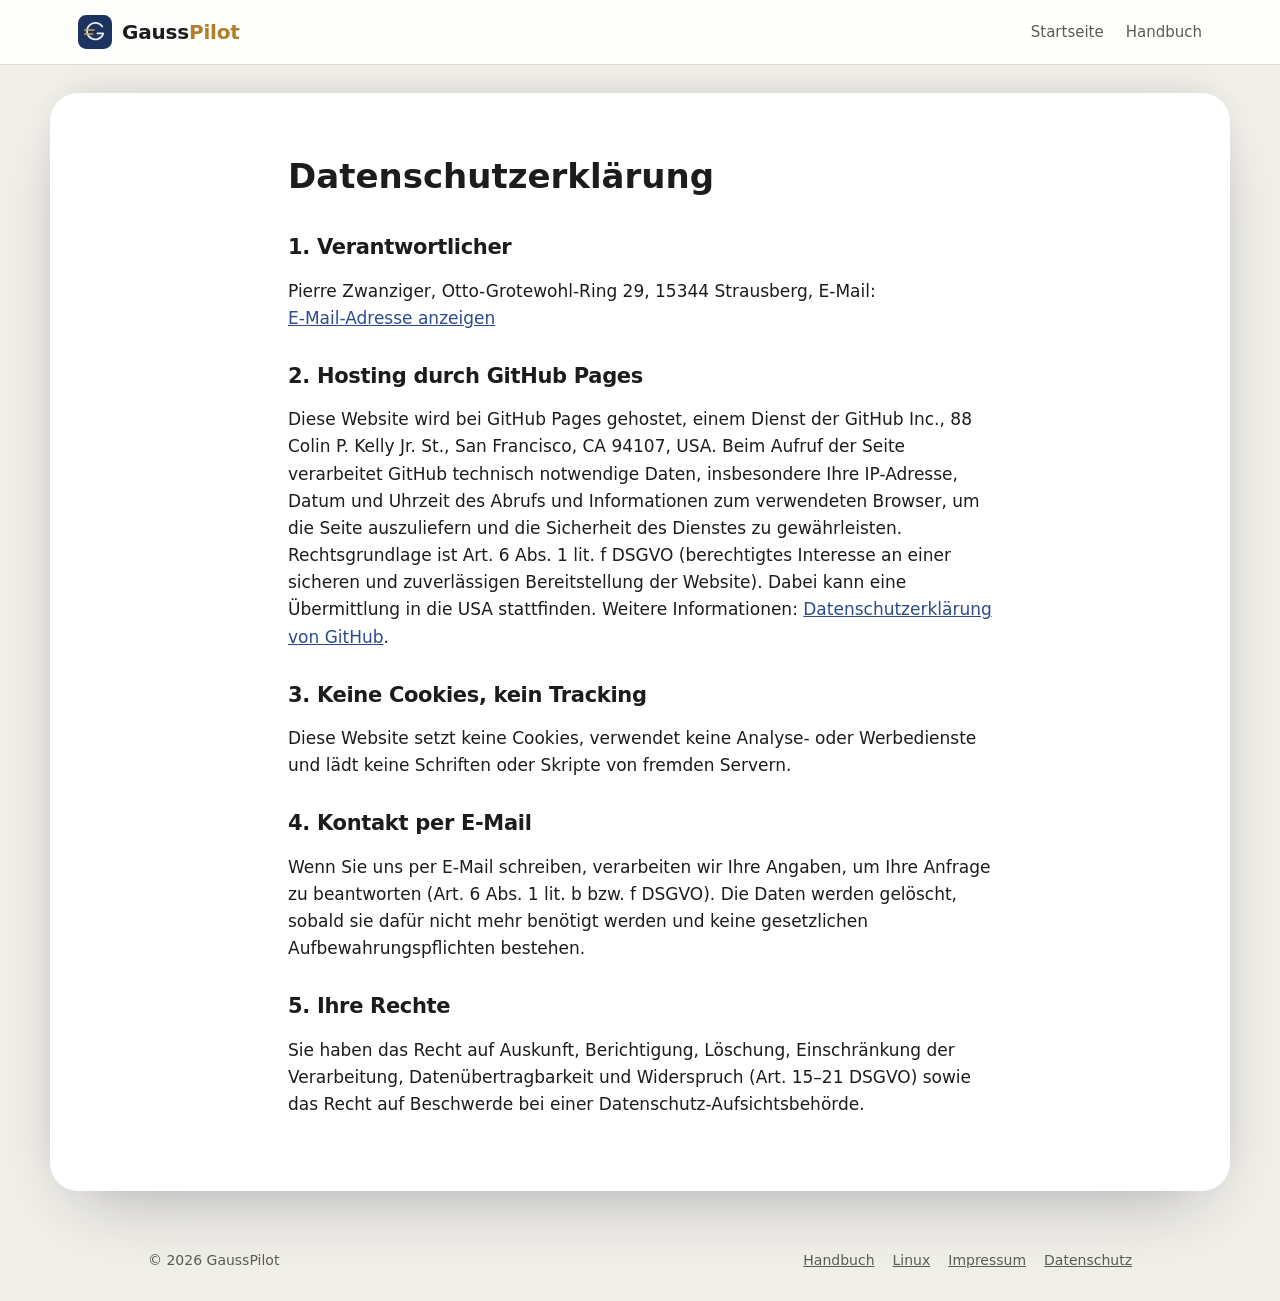
==== commit 695e7b4e: "Add files via upload" ====
--- a/datenschutz.html
+++ b/datenschutz.html
@@ -4,7 +4,7 @@
 <title>Datenschutz · GaussPilot</title><link rel="stylesheet" href="style.css">
 <link rel="icon" href="data:image/svg+xml,%3Csvg xmlns='http://www.w3.org/2000/svg' viewBox='0 0 100 100'%3E%3Crect width='100' height='100' rx='24' fill='%231d3461'/%3E%3Cg transform='translate%2814.0 14.0%29 scale%280.72%29'%3E%3Cpath d='M80 28 A34 34 0 1 0 84 56 L60 56' fill='none' stroke='%23e9edf6' stroke-width='7' stroke-linecap='round' stroke-linejoin='round'/%3E%3Cpath d='M8 42 H46 M8 58 H40' stroke='%23d4a24c' stroke-width='6' stroke-linecap='round'/%3E%3C/g%3E%3C/svg%3E"><meta name="robots" content="noindex"></head>
 <body class="seite">
-<header class="top"><div class="wrap"><a class="marke" href="./"><span class="zeichen"><svg viewBox="0 0 100 100" width="34" height="34" aria-hidden="true"><rect width="100" height="100" rx="24" fill="#1d3461"/><g transform="translate(14.0 14.0) scale(0.72)"><path d="M80 28 A34 34 0 1 0 84 56 L60 56" fill="none" stroke="#e9edf6" stroke-width="7" stroke-linecap="round" stroke-linejoin="round"/><path d="M8 42 H46 M8 58 H40" stroke="#d4a24c" stroke-width="6" stroke-linecap="round"/></g></svg></span><span>Gauss<span class="pilot">Pilot</span></span></a><nav><a href="./">Startseite</a></nav></div></header>
+<header class="top"><div class="wrap"><a class="marke" href="./"><span class="zeichen"><svg viewBox="0 0 100 100" width="34" height="34" aria-hidden="true"><rect width="100" height="100" rx="24" fill="#1d3461"/><g transform="translate(14.0 14.0) scale(0.72)"><path d="M80 28 A34 34 0 1 0 84 56 L60 56" fill="none" stroke="#e9edf6" stroke-width="7" stroke-linecap="round" stroke-linejoin="round"/><path d="M8 42 H46 M8 58 H40" stroke="#d4a24c" stroke-width="6" stroke-linecap="round"/></g></svg></span><span>Gauss<span class="pilot">Pilot</span></span></a><nav><a href="./">Startseite</a><a href="handbuch.html">Handbuch</a></nav></div></header>
 <main><div class="karte-gross" style="padding:0"><div class="wrap text">
 <h1>Datenschutzerklärung</h1>
 <h2>1. Verantwortlicher</h2>
@@ -18,7 +18,7 @@
 <h2>5. Ihre Rechte</h2>
 <p>Sie haben das Recht auf Auskunft, Berichtigung, Löschung, Einschränkung der Verarbeitung, Datenübertragbarkeit und Widerspruch (Art. 15–21 DSGVO) sowie das Recht auf Beschwerde bei einer Datenschutz-Aufsichtsbehörde.</p>
 </div></div></main>
-<footer><div class="wrap"><span>© 2026 GaussPilot</span><span><a href="linux.html">Linux</a><a href="impressum.html">Impressum</a><a href="datenschutz.html">Datenschutz</a></span></div></footer>
+<footer><div class="wrap"><span>© 2026 GaussPilot</span><span><a href="handbuch.html">Handbuch</a><a href="linux.html">Linux</a><a href="impressum.html">Impressum</a><a href="datenschutz.html">Datenschutz</a></span></div></footer>
 <script>
 /* E-Mail-Adresse steht nicht im Klartext im Quelltext: erst ein Klick setzt sie zusammen (Schutz vor Adress-Sammlern) */
 document.querySelectorAll('.mail-zeigen').forEach(function(b){
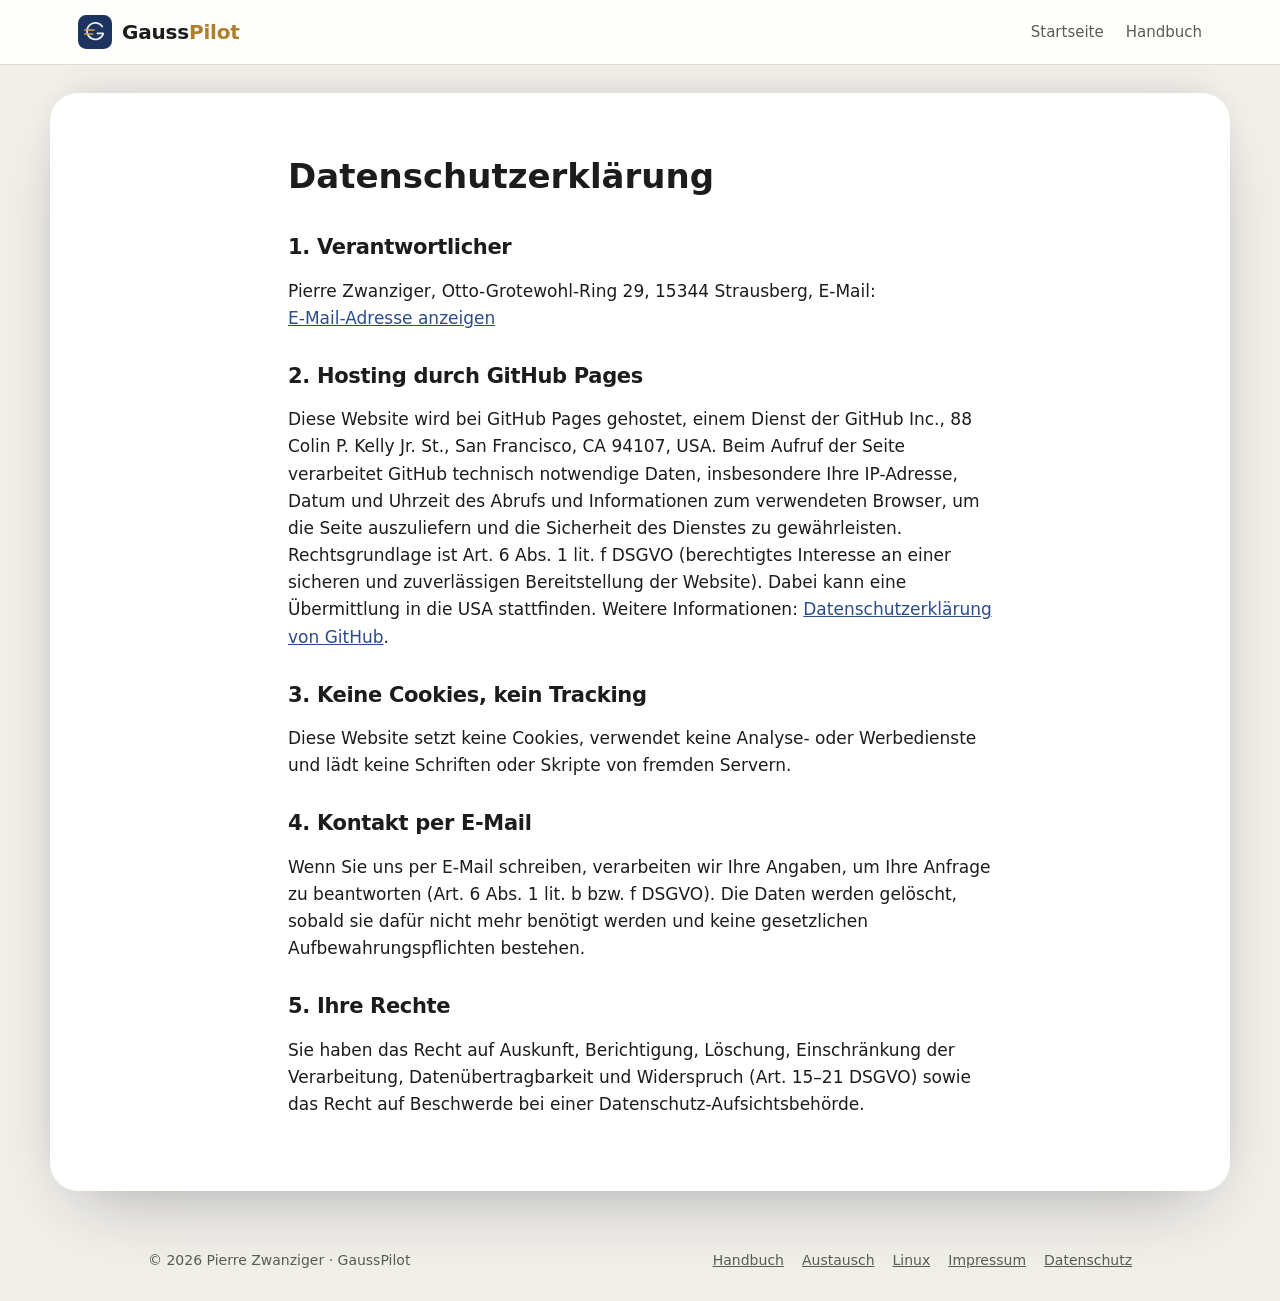
==== commit 80ae8644: "Add files via upload" ====
--- a/datenschutz.html
+++ b/datenschutz.html
@@ -8,7 +8,7 @@
 <main><div class="karte-gross" style="padding:0"><div class="wrap text">
 <h1>Datenschutzerklärung</h1>
 <h2>1. Verantwortlicher</h2>
-<p>Pierre Zwanziger, Otto-Grotewohl-Ring 29, 15344 Strausberg, E-Mail: <button type="button" class="mail-inline mail-zeigen" data-m="ed.xmg@pohs.baLtrAngiseD">E-Mail-Adresse anzeigen</button><noscript>DesignArtLab.shop [at] gmx [Punkt] de</noscript></p>
+<p>Pierre Zwanziger, Otto-Grotewohl-Ring 29, 15344 Strausberg, E-Mail: <button type="button" class="mail-inline mail-zeigen" data-m="ed.tolipssuag@ofni">E-Mail-Adresse anzeigen</button><noscript>info [at] gausspilot [Punkt] de</noscript></p>
 <h2>2. Hosting durch GitHub Pages</h2>
 <p>Diese Website wird bei GitHub Pages gehostet, einem Dienst der GitHub Inc., 88 Colin P. Kelly Jr. St., San Francisco, CA 94107, USA. Beim Aufruf der Seite verarbeitet GitHub technisch notwendige Daten, insbesondere Ihre IP-Adresse, Datum und Uhrzeit des Abrufs und Informationen zum verwendeten Browser, um die Seite auszuliefern und die Sicherheit des Dienstes zu gewährleisten. Rechtsgrundlage ist Art. 6 Abs. 1 lit. f DSGVO (berechtigtes Interesse an einer sicheren und zuverlässigen Bereitstellung der Website). Dabei kann eine Übermittlung in die USA stattfinden. Weitere Informationen: <a href="https://docs.github.com/de/site-policy/privacy-policies/github-general-privacy-statement">Datenschutzerklärung von GitHub</a>.</p>
 <h2>3. Keine Cookies, kein Tracking</h2>
@@ -18,7 +18,7 @@
 <h2>5. Ihre Rechte</h2>
 <p>Sie haben das Recht auf Auskunft, Berichtigung, Löschung, Einschränkung der Verarbeitung, Datenübertragbarkeit und Widerspruch (Art. 15–21 DSGVO) sowie das Recht auf Beschwerde bei einer Datenschutz-Aufsichtsbehörde.</p>
 </div></div></main>
-<footer><div class="wrap"><span>© 2026 GaussPilot</span><span><a href="handbuch.html">Handbuch</a><a href="linux.html">Linux</a><a href="impressum.html">Impressum</a><a href="datenschutz.html">Datenschutz</a></span></div></footer>
+<footer><div class="wrap"><span>© 2026 Pierre Zwanziger · GaussPilot</span><span><a href="handbuch.html">Handbuch</a><a href="https://github.com/hack-guru/gausspilot/discussions">Austausch</a><a href="linux.html">Linux</a><a href="impressum.html">Impressum</a><a href="datenschutz.html">Datenschutz</a></span></div></footer>
 <script>
 /* E-Mail-Adresse steht nicht im Klartext im Quelltext: erst ein Klick setzt sie zusammen (Schutz vor Adress-Sammlern) */
 document.querySelectorAll('.mail-zeigen').forEach(function(b){
--- a/style.css
+++ b/style.css
@@ -17,8 +17,8 @@
 
 /* ---------- Feste Bühne im Hintergrund ---------- */
 .buehne{position:fixed;inset:0;z-index:0;pointer-events:none;background:radial-gradient(ellipse at 50% 40%,#f6f5f0 0%,var(--hell) 70%);transition:background .6s}
-.buehne .muster{position:absolute;inset:0;color:#2b4c8c;opacity:.13}
-.buehne.bild-an{background:radial-gradient(ellipse at 50% 40%,#f6f5f0 0%,var(--hell) 70%)}
+.buehne .muster{position:absolute;inset:0;color:var(--gruen);opacity:.075}
+.buehne.bild-an{background:radial-gradient(ellipse at 50% 45%,#e6eaf2 0%,#d8dde8 75%)}
 .blick{position:absolute;inset:64px 0 0 0;display:grid;place-items:center}
 .blick img{grid-area:1/1;width:auto;max-width:min(1100px,90vw);max-height:calc(100vh - 170px);border-radius:14px;
   box-shadow:0 40px 80px -30px #0f1a3380,0 0 0 1px #00000014;opacity:0;transform:scale(.92) translateY(28px);
@@ -106,3 +106,56 @@
 
 button.knopf{border:0;font:inherit;font-weight:600;cursor:pointer}
 .mail-inline{background:none;border:0;padding:0;font:inherit;color:var(--gruen2);text-decoration:underline;cursor:pointer}
+
+/* ---------- Produktfamilie (ab 0.23) ---------- */
+:root{--m-start:#3f7d3a;--m-pro:#d4a24c;--m-team:#2b4c8c;--m-lager:#b5651d;--m-verleih:#6a4c93}
+.chips{display:flex;flex-wrap:wrap;gap:8px;margin:-8px 0 30px}
+.chip{display:inline-block;padding:5px 13px;border-radius:999px;font-size:14px;font-weight:600;text-decoration:none;color:#fff;background:#ffffff14;border:1px solid #ffffff3d;transition:background .2s}
+.chip:hover{background:#ffffff2e}
+.chip::before{content:"";display:inline-block;width:8px;height:8px;border-radius:50%;margin-right:7px;vertical-align:1px;background:var(--f)}
+.c-start{--f:var(--m-start)}.c-pro{--f:var(--m-pro)}.c-team{--f:#6f8fcf}.c-lager{--f:#e08a3c}.c-verleih{--f:#a07cd0}
+.module{display:grid;grid-template-columns:repeat(5,1fr);gap:14px;margin-bottom:22px}
+.modul{position:relative;background:#f8f7f3;border:1px solid var(--linie);border-radius:18px;padding:22px 20px 20px;border-top:5px solid var(--f)}
+.modul.m-start{--f:var(--m-start);background:#fbfdf9}.modul.m-pro{--f:var(--m-pro)}.modul.m-team{--f:var(--m-team)}.modul.m-lager{--f:var(--m-lager)}.modul.m-verleih{--f:var(--m-verleih)}
+.modul .tag{display:inline-block;font-size:11px;font-weight:800;letter-spacing:.08em;color:#fff;background:var(--f);border-radius:5px;padding:2px 8px}
+.modul.m-pro .tag{color:var(--dunkel)}
+.modul h3{margin:12px 0 2px;font-size:19px}
+.modul .preis{margin:0 0 12px;font-size:14px;color:var(--grau);font-weight:600}
+.modul.m-start .preis{color:var(--m-start)}
+.modul ul{margin:0;padding:0;list-style:none;font-size:15px;color:#3b3b37}
+.modul li{padding:5px 0 5px 20px;position:relative;border-top:1px solid #e9e7e0}
+.modul li::before{content:"✓";position:absolute;left:0;color:var(--f);font-weight:700}
+.modul.m-pro li::before{color:#b07f2e}
+.hinweis-blau{background:#eef2f9;border:1px solid #cdd8ec;border-radius:12px;padding:16px 20px;color:#1d3461;font-size:16px}
+.tag-klein{display:inline-block;font-size:11px;font-weight:800;letter-spacing:.08em;color:#fff;background:var(--f);border-radius:5px;padding:2px 8px;margin-bottom:12px}
+.tag-klein.c-start{background:var(--m-start)}.tag-klein.c-pro{background:var(--m-pro);color:var(--dunkel)}.tag-klein.c-team{background:var(--m-team)}.tag-klein.c-lager{background:var(--m-lager)}.tag-klein.c-verleih{background:var(--m-verleih)}
+.lead.klein{font-size:16px;margin-top:-18px}
+.handys{display:grid;grid-template-columns:repeat(4,1fr);gap:22px;margin:4px 0 34px}
+.handys figure{margin:0;text-align:center}
+.handys img{width:100%;max-width:230px;margin:0 auto;border-radius:30px;border:9px solid #10182b;box-shadow:0 24px 50px -24px #0f1a3399,0 0 0 1px #00000022}
+.handys figcaption{margin-top:10px;font-size:14px;color:var(--grau);font-weight:600}
+.beispiele{display:grid;grid-template-columns:repeat(auto-fit,minmax(220px,1fr));gap:16px;margin-bottom:22px}
+.beispiel{background:#f8f7f3;border:1px solid var(--linie);border-radius:16px;padding:22px;display:flex;flex-direction:column}
+.beispiel h3{margin:0 0 8px;font-size:17px}
+.beispiel p{margin:0 0 14px;color:var(--grau);font-size:15px;flex:1}
+.mini{display:flex;flex-wrap:wrap;gap:6px}
+.mini span{font-size:12px;font-weight:700;padding:2px 9px;border-radius:999px;background:#fff;border:1px solid var(--linie);color:#33332f}
+.mini span::before{content:"";display:inline-block;width:7px;height:7px;border-radius:50%;margin-right:5px;background:var(--f);vertical-align:0}
+.weiter{margin:0;color:var(--grau)}
+.kachel.link{text-decoration:none;color:inherit;display:block;transition:transform .15s,box-shadow .15s}
+.kachel.link:hover{transform:translateY(-3px);box-shadow:0 14px 30px -18px #0f1a3366}
+.kachel .mehr{margin-top:14px;color:#b07f2e;font-weight:600}
+@media (max-width:1100px){.module{grid-template-columns:repeat(3,1fr)}}
+@media (max-width:760px){.module{grid-template-columns:1fr 1fr}.handys{grid-template-columns:1fr 1fr;gap:16px}}
+@media (max-width:480px){.module{grid-template-columns:1fr}}
+footer .wrap > span:last-child{display:flex;flex-wrap:wrap;gap:4px 18px}
+footer .wrap > span:last-child a{margin-left:0}
+/* Programmbild im Kopfbereich (nur breite Bildschirme) */
+.held{overflow:hidden}
+.held-bild{display:none}
+@media (min-width:1180px){
+  .held .wrap{position:relative}
+  .held h1{max-width:600px}.held .gross{max-width:560px}
+  .held-bild{display:block;position:absolute;right:-250px;top:40px;width:640px;max-width:none;border-radius:12px;
+    box-shadow:0 40px 80px -30px #000a,0 0 0 1px #ffffff22;transform:perspective(1600px) rotateY(-16deg) rotateX(4deg);transform-origin:left center}
+}
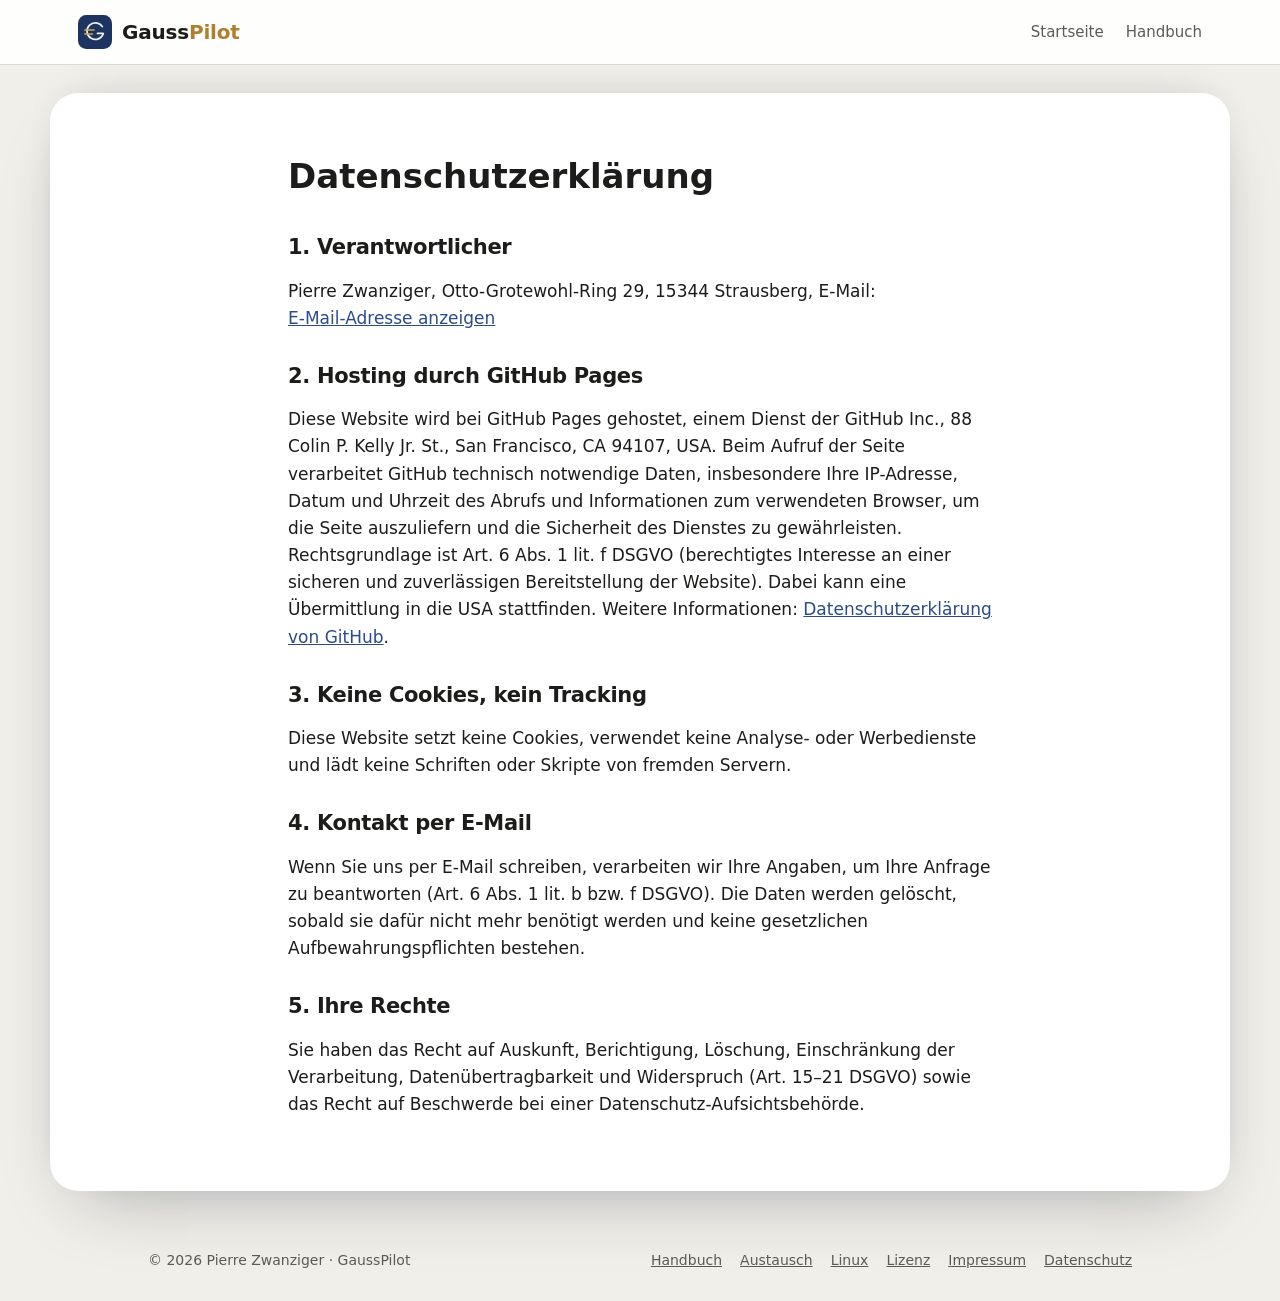
==== commit 5fa6870e: "Add files via upload" ====
--- a/datenschutz.html
+++ b/datenschutz.html
@@ -18,7 +18,7 @@
 <h2>5. Ihre Rechte</h2>
 <p>Sie haben das Recht auf Auskunft, Berichtigung, Löschung, Einschränkung der Verarbeitung, Datenübertragbarkeit und Widerspruch (Art. 15–21 DSGVO) sowie das Recht auf Beschwerde bei einer Datenschutz-Aufsichtsbehörde.</p>
 </div></div></main>
-<footer><div class="wrap"><span>© 2026 Pierre Zwanziger · GaussPilot</span><span><a href="handbuch.html">Handbuch</a><a href="https://github.com/hack-guru/gausspilot/discussions">Austausch</a><a href="linux.html">Linux</a><a href="impressum.html">Impressum</a><a href="datenschutz.html">Datenschutz</a></span></div></footer>
+<footer><div class="wrap"><span>© 2026 Pierre Zwanziger · GaussPilot</span><span><a href="handbuch.html">Handbuch</a><a href="https://github.com/hack-guru/gausspilot/discussions">Austausch</a><a href="linux.html">Linux</a><a href="lizenzinfo.html">Lizenz</a><a href="impressum.html">Impressum</a><a href="datenschutz.html">Datenschutz</a></span></div></footer>
 <script>
 /* E-Mail-Adresse steht nicht im Klartext im Quelltext: erst ein Klick setzt sie zusammen (Schutz vor Adress-Sammlern) */
 document.querySelectorAll('.mail-zeigen').forEach(function(b){
--- a/style.css
+++ b/style.css
@@ -18,7 +18,9 @@
 /* ---------- Feste Bühne im Hintergrund ---------- */
 .buehne{position:fixed;inset:0;z-index:0;pointer-events:none;background:radial-gradient(ellipse at 50% 40%,#f6f5f0 0%,var(--hell) 70%);transition:background .6s}
 .buehne .muster{position:absolute;inset:0;color:var(--gruen);opacity:.075}
-.buehne.bild-an{background:radial-gradient(ellipse at 50% 45%,#e6eaf2 0%,#d8dde8 75%)}
+.buehne.bild-an{background:radial-gradient(ellipse at 50% 40%,#f6f5f0 0%,var(--hell) 70%)}
+.buehne.bild-an .muster{opacity:.13}
+.buehne .muster{transition:opacity .6s}
 .blick{position:absolute;inset:64px 0 0 0;display:grid;place-items:center}
 .blick img{grid-area:1/1;width:auto;max-width:min(1100px,90vw);max-height:calc(100vh - 170px);border-radius:14px;
   box-shadow:0 40px 80px -30px #0f1a3380,0 0 0 1px #00000014;opacity:0;transform:scale(.92) translateY(28px);
@@ -159,3 +161,104 @@
   .held-bild{display:block;position:absolute;right:-250px;top:40px;width:640px;max-width:none;border-radius:12px;
     box-shadow:0 40px 80px -30px #000a,0 0 0 1px #ffffff22;transform:perspective(1600px) rotateY(-16deg) rotateX(4deg);transform-origin:left center}
 }
+
+/* Scanner-Hervorhebung im Lager */
+.scanbox{margin-top:28px;background:linear-gradient(135deg,var(--dunkel) 0%,var(--gruen) 100%);color:#f3ead8;border-radius:18px;padding:28px 30px;box-shadow:0 10px 30px rgba(20,33,61,.18);border:1px solid rgba(212,162,76,.35)}
+.scan-kopf{display:flex;gap:18px;align-items:flex-start}
+.scan-ic{flex:0 0 56px;width:56px;height:56px;border-radius:14px;background:#d4a24c;display:flex;align-items:center;justify-content:center;font-size:28px}
+.scanbox h3{margin:0 0 6px;color:#fff;font-size:22px}
+.scanbox p{margin:0;line-height:1.55;color:#e6dcc6}
+.scanbox b{color:#f0c878}
+.scan-raster{display:grid;grid-template-columns:repeat(3,minmax(0,1fr));gap:18px;margin-top:22px}
+.scan-raster>div{background:rgba(255,255,255,.06);border:1px solid rgba(255,255,255,.1);border-radius:12px;padding:16px}
+.scan-raster h4{margin:0 0 6px;color:#f0c878;font-size:16px}
+.scan-raster p{font-size:15px}
+@media (max-width:820px){.scan-raster{grid-template-columns:minmax(0,1fr)}.scanbox{padding:22px 18px}.scan-kopf{flex-direction:column}}
+
+/* Kleines Siegel: Fristen E-Rechnung */
+.frist{position:fixed;right:18px;bottom:22px;z-index:30;font-family:inherit}
+.frist-siegel{width:92px;height:92px;border-radius:50%;border:0;cursor:pointer;padding:0;display:flex;flex-direction:column;align-items:center;justify-content:center;gap:1px;
+  background:radial-gradient(circle at 35% 30%,var(--gruen) 0%,var(--dunkel) 75%);color:var(--hell);
+  box-shadow:0 0 0 3px var(--hell),0 0 0 4.5px var(--gold),0 8px 22px rgba(15,26,51,.28);transform:rotate(-8deg);opacity:.93;transition:transform .25s,opacity .25s}
+.frist-siegel:hover,.frist-siegel[aria-expanded=true]{transform:rotate(0) scale(1.05);opacity:1}
+.frist-stern{color:var(--gold);font-size:13px;line-height:1}
+.frist-titel{font-size:10.5px;letter-spacing:.06em;text-transform:uppercase;color:var(--gold2);font-weight:700;line-height:1.1}
+.frist-daten{font-size:12.5px;font-weight:700;line-height:1.25;font-variant-numeric:tabular-nums}
+.frist-karte{position:absolute;right:0;bottom:104px;width:250px;background:#fff;color:var(--text);border:1px solid var(--linie);border-top:3px solid var(--gold);border-radius:12px;padding:14px 16px;box-shadow:0 12px 30px rgba(15,26,51,.18);font-size:14px;line-height:1.45}
+.frist-karte[hidden]{display:none}
+.frist-karte b{display:block;color:var(--gruen);margin-bottom:6px;font-size:15px}
+.frist-karte p{margin:0 0 6px}
+.frist-karte span{display:inline-block;min-width:68px;font-weight:700;color:#b5862f}
+.frist-karte a{display:inline-block;margin-top:4px;font-size:13.5px}
+@media (max-width:640px){.frist{right:10px;bottom:12px}.frist-siegel{width:72px;height:72px}.frist-titel{font-size:8.5px}.frist-daten{font-size:10.5px}.frist-stern{font-size:11px}.frist-karte{bottom:84px}}
+@media print{.frist{display:none}}
+
+.liste.eins{columns:1;margin-top:18px}
+/* Sprungziele: Kopfzeile berücksichtigen */
+section[id],[id].fenster{scroll-margin-top:80px}
+@media (max-width:640px){section[id]{scroll-margin-top:70px}}
+
+/* Testphase: Knopf und Fenster */
+.status-knopf{cursor:pointer;font:inherit;font-size:14px;transition:background .2s,border-color .2s}
+.status-knopf:hover,.status-knopf:focus-visible{background:#ffffff33;border-color:var(--gold)}
+.status-knopf span{color:var(--gold);margin-left:4px}
+.testinfo{border:0;border-radius:18px;padding:30px 30px 24px;max-width:560px;width:calc(100% - 32px);max-height:calc(100vh - 48px);overflow:auto;background:#fff;color:var(--text);box-shadow:0 24px 60px rgba(15,26,51,.35);border-top:4px solid var(--gold)}
+.testinfo::backdrop{background:rgba(15,26,51,.55);backdrop-filter:blur(2px)}
+.testinfo h3{margin:6px 0 10px;font-size:24px;color:var(--gruen)}
+.testinfo h4{margin:22px 0 10px;font-size:15px;letter-spacing:.04em;text-transform:uppercase;color:#7a766b}
+.testinfo p{line-height:1.55;margin:0 0 12px}
+.ti-marke{font-size:12px;letter-spacing:.08em;text-transform:uppercase;color:#b5862f;font-weight:700}
+.ti-zu{position:absolute;top:12px;right:14px;border:0;background:none;font-size:28px;line-height:1;color:#8a867b;cursor:pointer;padding:4px 8px;border-radius:8px}
+.ti-zu:hover{background:var(--hell);color:var(--gruen)}
+.ti-dank{background:linear-gradient(135deg,var(--gruen),var(--dunkel));color:#f1efe9;border-radius:14px;padding:18px 20px;margin:16px 0}
+.ti-dank b{color:#f0c878}
+.ti-dank>b{display:block;font-size:17px;margin-bottom:6px}
+.ti-dank p{color:#e6dcc6;font-size:15px}
+.ti-dank .knopf,.ti-dank a.knopf{display:inline-block;margin-top:4px}
+.ti-hinweis{font-size:14px;color:#5b5b55;background:var(--hell);border-radius:10px;padding:10px 12px}
+.ti-verlauf{list-style:none;margin:0;padding:0;border-left:2px solid var(--linie)}
+.ti-verlauf li{display:flex;gap:12px;padding:0 0 12px 14px;position:relative;font-size:14.5px;line-height:1.45}
+.ti-verlauf li::before{content:"";position:absolute;left:-6px;top:5px;width:10px;height:10px;border-radius:50%;background:var(--hell);border:2px solid var(--gruen)}
+.ti-verlauf li:first-child::before{background:var(--gold);border-color:var(--gold)}
+.ti-verlauf span{flex:0 0 84px;white-space:nowrap;font-weight:700;color:var(--gruen);font-variant-numeric:tabular-nums}
+@media (max-width:560px){.testinfo{padding:24px 18px 18px}.ti-verlauf span{flex-basis:72px;font-size:13px}}
+
+/* Lizenz mit Laufzeit */
+.laufzeit{list-style:none;counter-reset:lz;display:grid;align-items:start;grid-template-columns:repeat(4,minmax(0,1fr));gap:16px;margin:26px 0 18px;padding:0}
+.laufzeit li{counter-increment:lz;background:#fff;border:1px solid var(--linie);border-radius:14px;padding:18px 16px 16px;position:relative;border-top:3px solid var(--gruen)}
+.laufzeit li:nth-child(3){border-top-color:var(--gold)}
+.laufzeit li:last-child{border-top-color:#8a867b}
+.laufzeit li::before{content:counter(lz);position:absolute;top:-14px;left:14px;width:26px;height:26px;border-radius:50%;background:var(--gruen);color:#fff;font-size:13px;font-weight:700;display:flex;align-items:center;justify-content:center}
+.laufzeit li:nth-child(3)::before{background:var(--gold)}
+.laufzeit b{display:block;color:var(--gruen);margin-bottom:6px}
+.laufzeit span{font-size:15px;line-height:1.5;color:#45443f}
+.link-knopf{background:none;border:0;padding:0;font:inherit;color:var(--gruen);text-decoration:underline;cursor:pointer}
+@media (max-width:900px){.laufzeit{grid-template-columns:repeat(2,minmax(0,1fr));row-gap:24px}}
+@media (max-width:560px){.laufzeit{grid-template-columns:minmax(0,1fr)}}
+
+/* Abstand zwischen direkt aufeinanderfolgenden großen Kacheln */
+.karte-gross+.karte-gross{margin-top:44px}
+/* Produktkacheln deutlicher voneinander absetzen */
+.module{gap:22px;grid-template-columns:repeat(5,minmax(0,1fr))}
+@media (max-width:1100px){.module{grid-template-columns:repeat(3,minmax(0,1fr))}}
+@media (max-width:760px){.module{grid-template-columns:repeat(2,minmax(0,1fr))}}
+@media (max-width:480px){.module{grid-template-columns:minmax(0,1fr)}}
+.modul{box-shadow:0 10px 24px -16px rgba(15,26,51,.35);transition:transform .25s,box-shadow .25s}
+.modul:hover{transform:translateY(-3px);box-shadow:0 16px 30px -16px rgba(15,26,51,.45)}
+/* Bild-Fenster: Beschriftung kommt von unten, bleibt stehen, wird vom nächsten Element nach oben geschoben */
+.fenster{height:calc(100vh + 240px);min-height:640px;align-items:flex-start;padding:72vh 0 0}
+.fenster .schild{position:sticky;top:72vh}
+@media (max-width:760px){.karte-gross+.karte-gross{margin-top:28px}.fenster{height:calc(100vh + 180px);padding-top:70vh}.fenster .schild{top:70vh}}
+@media (prefers-reduced-motion:reduce){.modul:hover{transform:none}}
+
+/* Lizenz-Seite */
+.lz-tabelle{width:100%;border-collapse:collapse;margin:8px 0 14px;font-size:15px}
+.lz-tabelle th,.lz-tabelle td{text-align:left;padding:10px 12px;border-bottom:1px solid var(--linie);vertical-align:top}
+.lz-tabelle th{background:var(--hell);color:var(--gruen);font-size:13px;letter-spacing:.04em;text-transform:uppercase}
+.lz-tabelle td:nth-child(2){white-space:nowrap;color:#7a5a1e}
+.text .laufzeit{margin-top:30px;grid-template-columns:repeat(2,minmax(0,1fr));row-gap:28px}
+@media (max-width:640px){.lz-tabelle{font-size:14px}.lz-tabelle td:nth-child(2){white-space:normal}}
+/* Bild-Beschriftung: deutlich hervorgehoben, steht am unteren Bildrand, 600 px Scrollweg */
+.fenster{height:calc(100vh + 566px);min-height:900px;padding:calc(100vh - 82px) 0 0}
+.fenster .schild{position:sticky;top:calc(100vh - 82px);background:var(--gruen);color:#f1efe9;border:1px solid var(--gold);border-left:5px solid var(--gold);font-weight:600;font-size:15px;padding:10px 20px;box-shadow:0 14px 34px -8px rgba(15,26,51,.55),0 0 0 4px rgba(241,239,233,.75)}
+@media (max-width:760px){.fenster{height:calc(100vh + 566px);padding-top:calc(100vh - 96px)}.fenster .schild{top:calc(100vh - 96px);font-size:14px;padding:9px 14px;max-width:calc(100vw - 104px);border-radius:16px;text-align:left}.fenster{justify-content:flex-start;padding-left:12px}}
